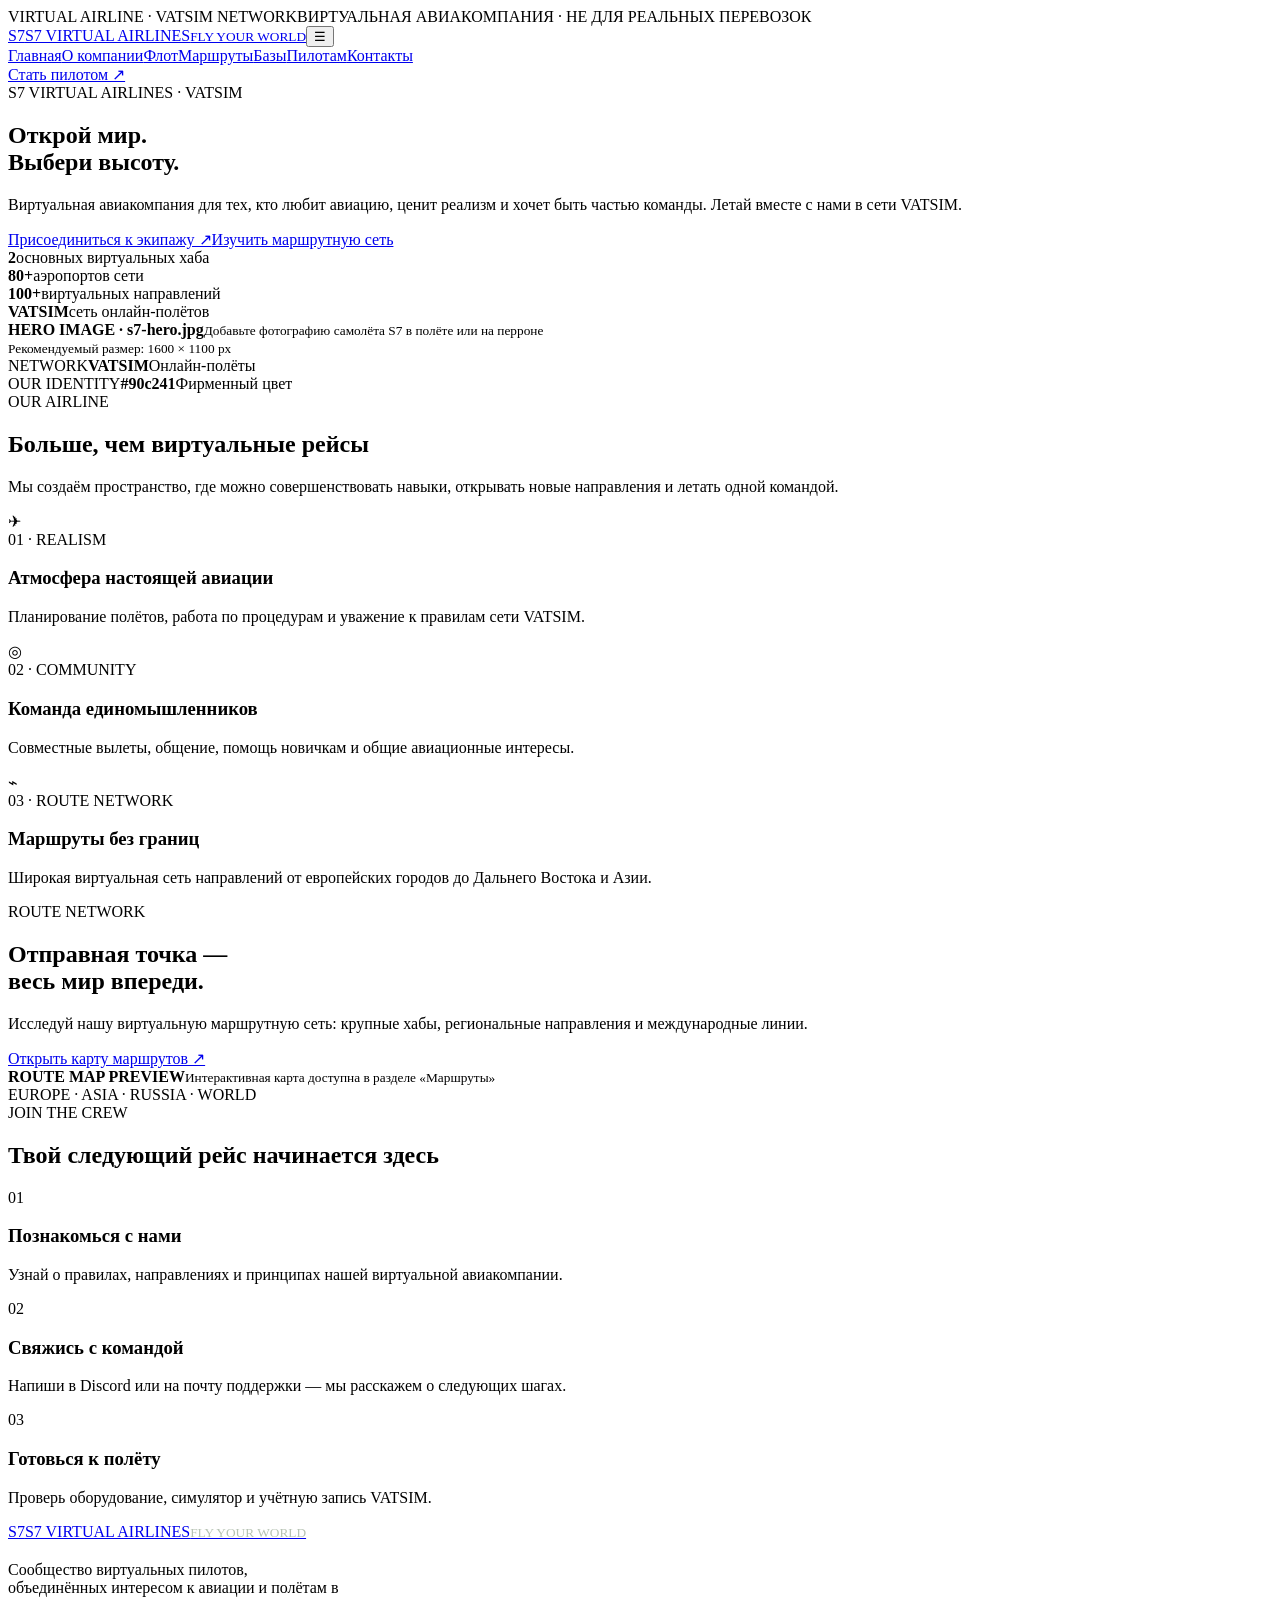
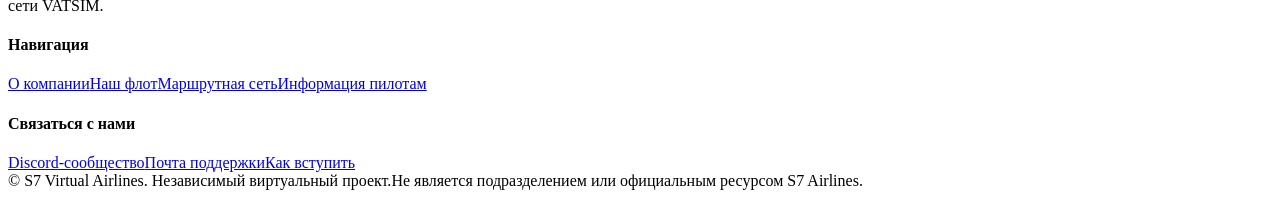
==== index.html @ a17b85e0 "Add files via upload" ====
<!doctype html><html lang="ru"><head><meta charset="utf-8"><meta name="viewport" content="width=device-width,initial-scale=1"><meta name="description" content="S7 Virtual Airlines — виртуальная авиакомпания для полётов в сети VATSIM."><meta name="theme-color" content="#90c241"><title>Главная — S7 Virtual Airlines</title><link rel="preconnect" href="https://fonts.googleapis.com"><link rel="stylesheet" href="assets/css/style.css"></head><body><div class="topline"><div class="container"><span>VIRTUAL AIRLINE · VATSIM NETWORK</span><span>ВИРТУАЛЬНАЯ АВИАКОМПАНИЯ · НЕ ДЛЯ РЕАЛЬНЫХ ПЕРЕВОЗОК</span></div></div>
<header class="site-header"><div class="container nav-wrap"><a class="brand" href="index.html"><span class="brand-mark">S7</span><span>S7 VIRTUAL AIRLINES<small>FLY YOUR WORLD</small></span></a><button class="menu-toggle" aria-label="Открыть меню" aria-expanded="false">☰</button><nav class="nav"><a href="index.html">Главная</a><a href="about.html">О компании</a><a href="fleet.html">Флот</a><a href="routes.html">Маршруты</a><a href="bases.html">Базы</a><a href="pilots.html">Пилотам</a><a href="contacts.html">Контакты</a></nav><a class="nav-cta" href="pilots.html">Стать пилотом ↗</a></div></header>
<main><section class="hero"><div class="container hero-grid"><div class="hero-copy"><div class="eyebrow">S7 VIRTUAL AIRLINES · VATSIM</div><h1>Открой мир.<br><span>Выбери высоту.</span></h1><p class="lead">Виртуальная авиакомпания для тех, кто любит авиацию, ценит реализм и хочет быть частью команды. Летай вместе с нами в сети VATSIM.</p><div class="hero-actions"><a class="btn" href="pilots.html">Присоединиться к экипажу ↗</a><a class="btn btn-outline" href="routes.html">Изучить маршрутную сеть</a></div><div class="stats"><div class="stat"><strong>2</strong><span>основных виртуальных хаба</span></div><div class="stat"><strong>80+</strong><span>аэропортов сети</span></div><div class="stat"><strong>100+</strong><span>виртуальных направлений</span></div><div class="stat"><strong>VATSIM</strong><span>сеть онлайн-полётов</span></div></div></div><div class="hero-visual"><div class="image-placeholder"><div><strong>HERO IMAGE · s7-hero.jpg</strong><small>Добавьте фотографию самолёта S7 в полёте или на перроне<br>Рекомендуемый размер: 1600 × 1100 px</small></div></div><div class="plane-line"></div><div class="float-card one"><span>NETWORK</span><strong>VATSIM</strong><span>Онлайн-полёты</span></div><div class="float-card two"><span>OUR IDENTITY</span><strong>#90c241</strong><span>Фирменный цвет</span></div></div></div></section>
<section class="section"><div class="container"><div class="section-head"><div><div class="eyebrow">OUR AIRLINE</div><h2>Больше, чем виртуальные рейсы</h2></div><p>Мы создаём пространство, где можно совершенствовать навыки, открывать новые направления и летать одной командой.</p></div><div class="cards"><article class="card"><div class="card-icon">✈</div><div class="card-kicker">01 · REALISM</div><h3>Атмосфера настоящей авиации</h3><p>Планирование полётов, работа по процедурам и уважение к правилам сети VATSIM.</p></article><article class="card"><div class="card-icon">◎</div><div class="card-kicker">02 · COMMUNITY</div><h3>Команда единомышленников</h3><p>Совместные вылеты, общение, помощь новичкам и общие авиационные интересы.</p></article><article class="card"><div class="card-icon">⌁</div><div class="card-kicker">03 · ROUTE NETWORK</div><h3>Маршруты без границ</h3><p>Широкая виртуальная сеть направлений от европейских городов до Дальнего Востока и Азии.</p></article></div></div></section>
<section class="section" style="padding-top:0"><div class="container dark-band"><div><div class="eyebrow">ROUTE NETWORK</div><h2>Отправная точка —<br>весь мир впереди.</h2><p>Исследуй нашу виртуальную маршрутную сеть: крупные хабы, региональные направления и международные линии.</p><a class="btn" href="routes.html">Открыть карту маршрутов ↗</a></div><div class="route-preview"><div class="image-placeholder"><div><strong>ROUTE MAP PREVIEW</strong><small>Интерактивная карта доступна в разделе «Маршруты»</small></div></div><span class="map-label">EUROPE · ASIA · RUSSIA · WORLD</span></div></div></section>
<section class="section"><div class="container"><div class="section-head"><div><div class="eyebrow">JOIN THE CREW</div><h2>Твой следующий рейс начинается здесь</h2></div></div><div class="cards"><article class="card"><div class="card-icon">01</div><h3>Познакомься с нами</h3><p>Узнай о правилах, направлениях и принципах нашей виртуальной авиакомпании.</p></article><article class="card"><div class="card-icon">02</div><h3>Свяжись с командой</h3><p>Напиши в Discord или на почту поддержки — мы расскажем о следующих шагах.</p></article><article class="card"><div class="card-icon">03</div><h3>Готовься к полёту</h3><p>Проверь оборудование, симулятор и учётную запись VATSIM.</p></article></div></div></section></main><footer class="footer"><div class="container"><div class="footer-grid"><div><a class="brand" href="index.html"><span class="brand-mark">S7</span><span>S7 VIRTUAL AIRLINES<small style="color:#b7c3b4">FLY YOUR WORLD</small></span></a><p style="max-width:340px;margin-top:20px">Сообщество виртуальных пилотов, объединённых интересом к авиации и полётам в сети VATSIM.</p></div><div><h4>Навигация</h4><div class="footer-links"><a href="about.html">О компании</a><a href="fleet.html">Наш флот</a><a href="routes.html">Маршрутная сеть</a><a href="pilots.html">Информация пилотам</a></div></div><div><h4>Связаться с нами</h4><div class="footer-links"><a href="contacts.html">Discord-сообщество</a><a href="contacts.html">Почта поддержки</a><a href="pilots.html">Как вступить</a></div></div></div><div class="footer-bottom"><span>© <span data-year></span> S7 Virtual Airlines. Независимый виртуальный проект.</span><span>Не является подразделением или официальным ресурсом S7 Airlines.</span></div></div></footer><script src="assets/js/config.js"></script><script src="assets/js/main.js"></script></body></html>
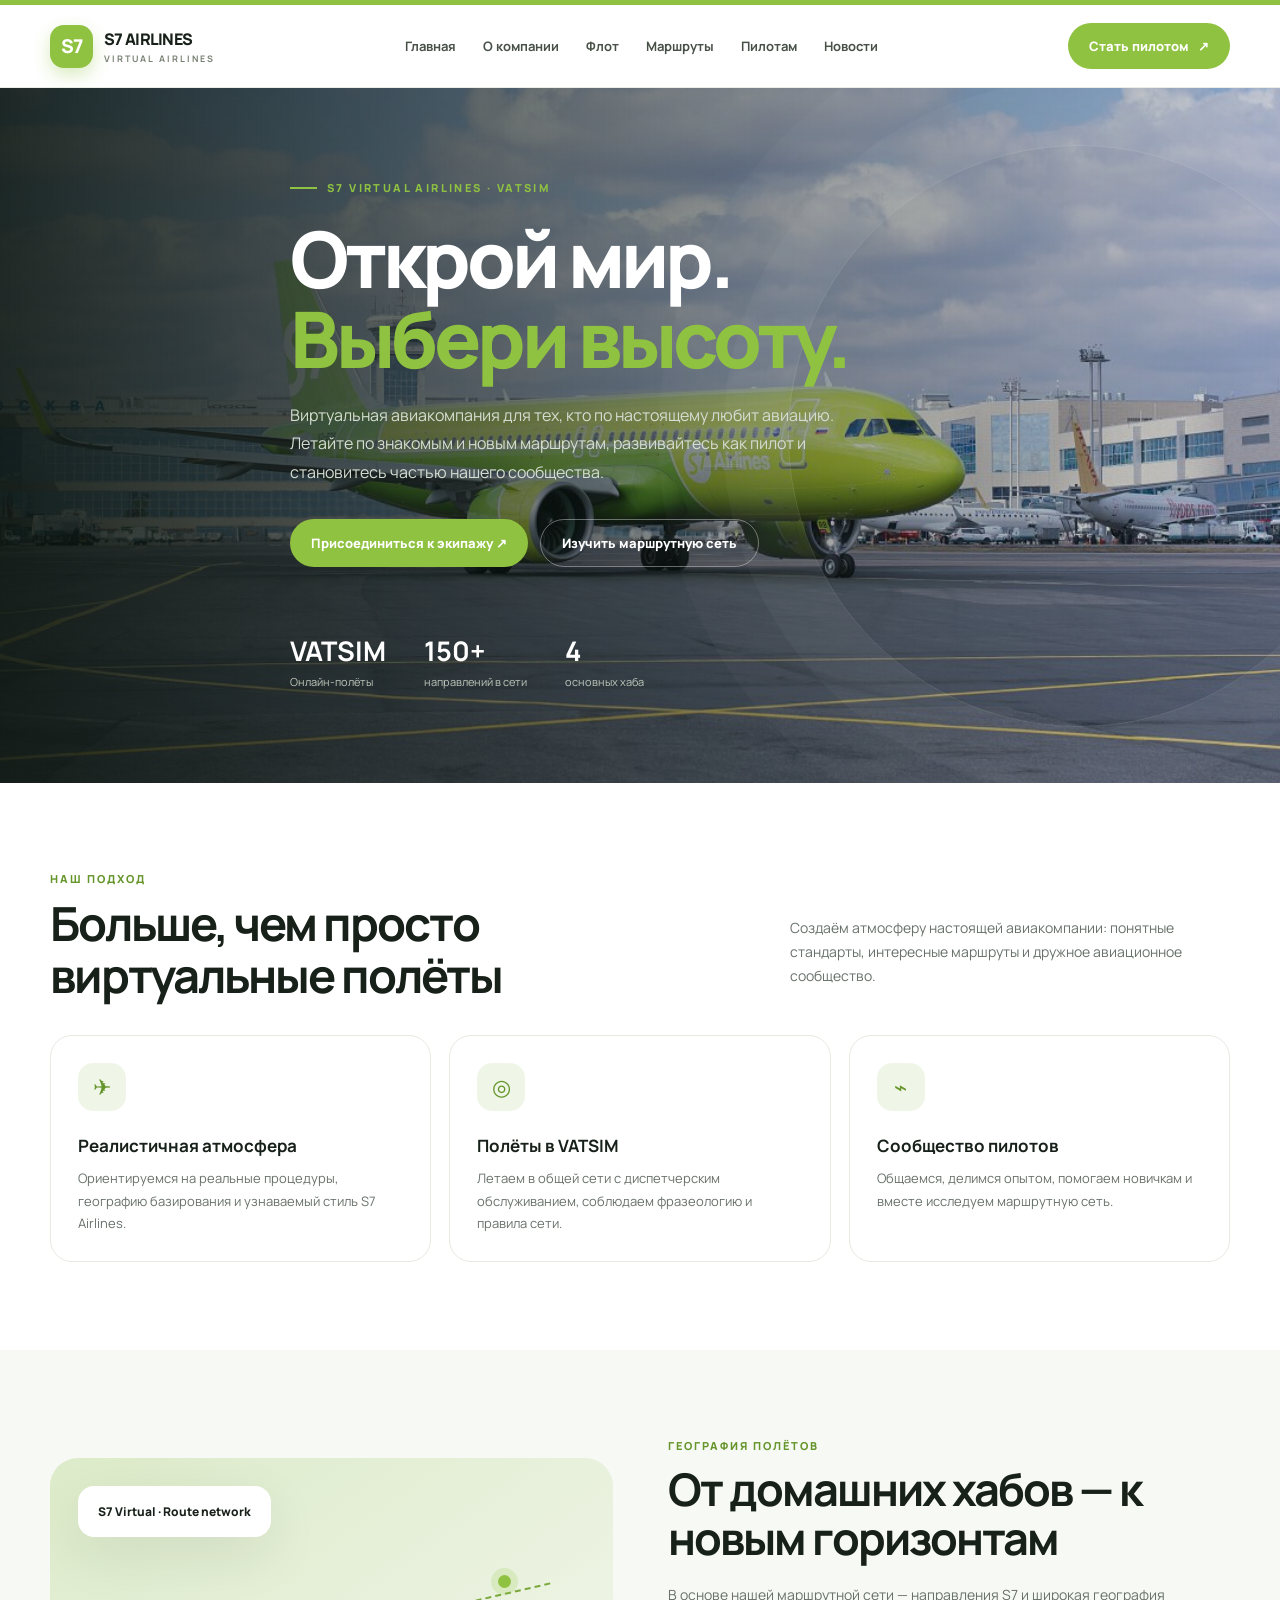
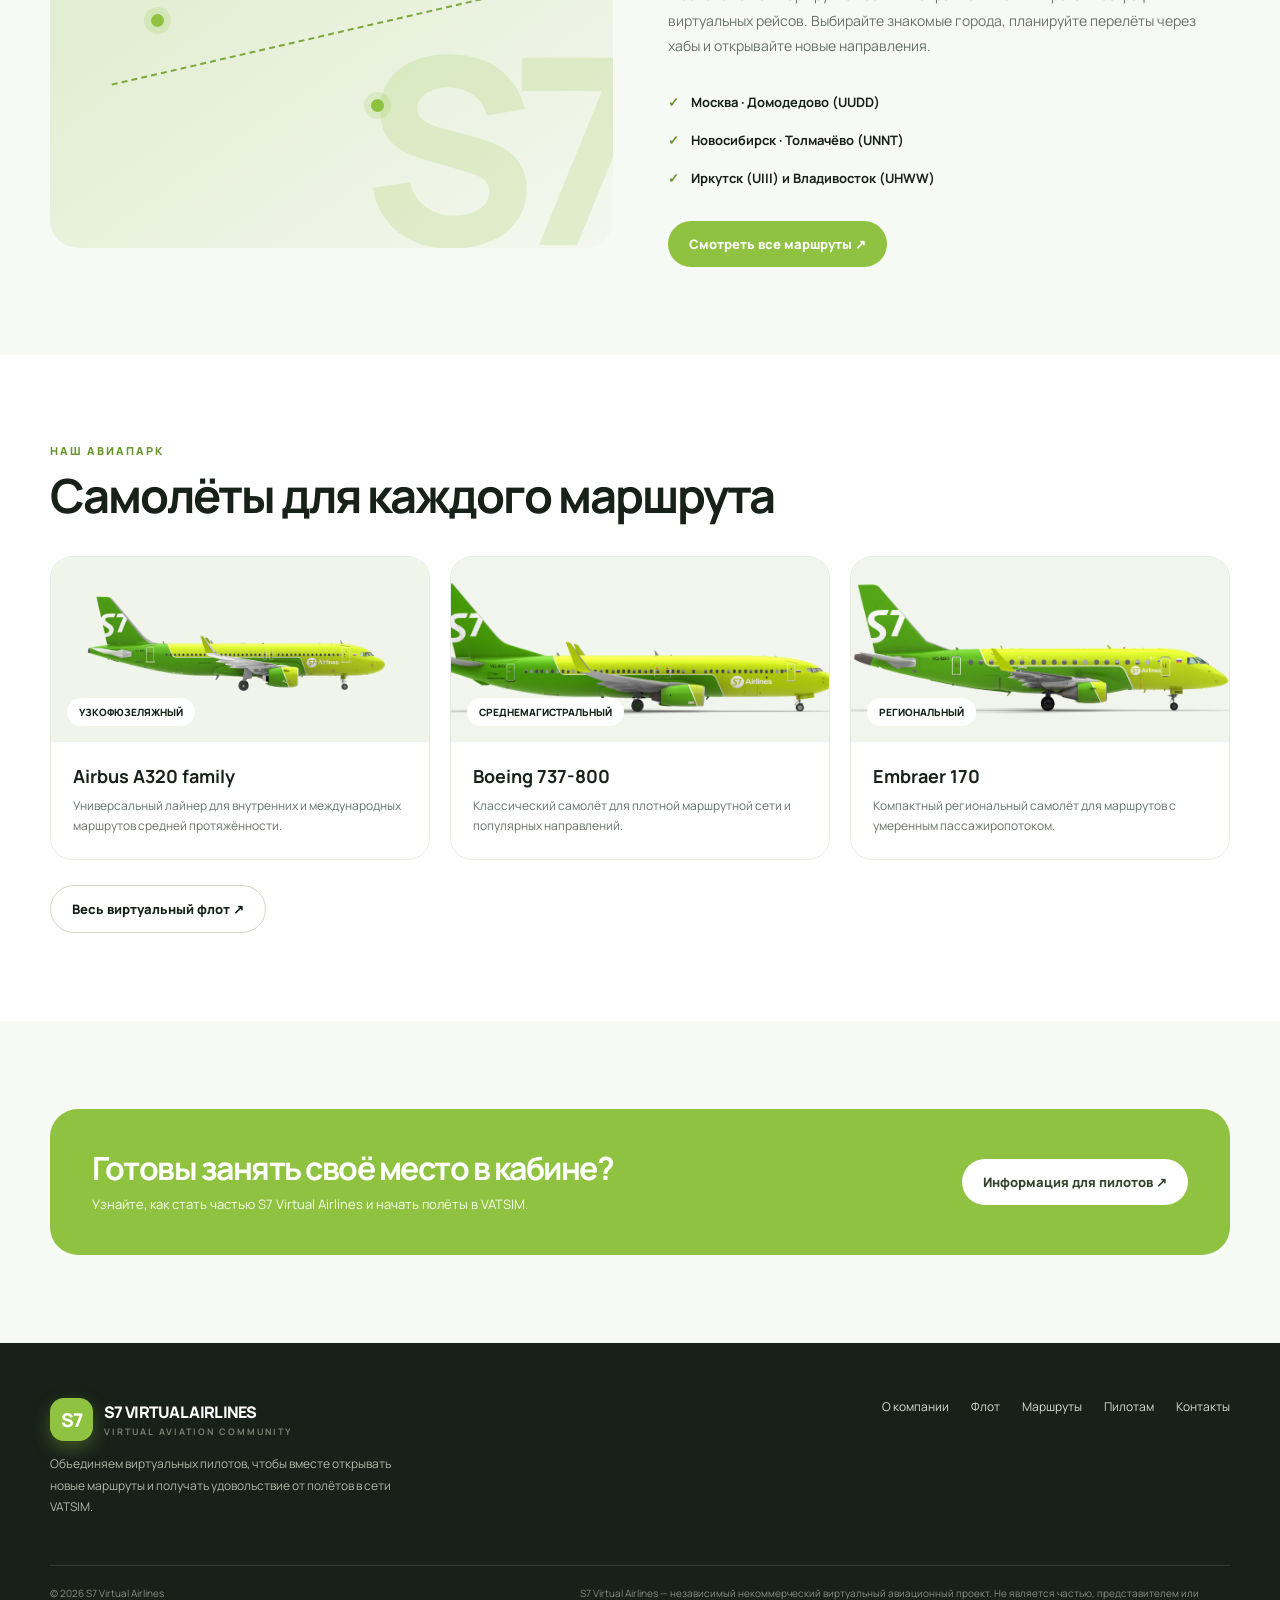
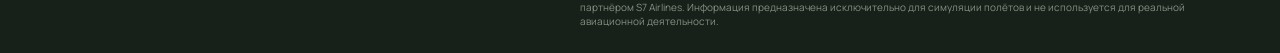
==== commit da3463c4: "Add files via upload" ====
--- a/index.html
+++ b/index.html
@@ -1,6 +1,15 @@
-<!doctype html><html lang="ru"><head><meta charset="utf-8"><meta name="viewport" content="width=device-width,initial-scale=1"><meta name="description" content="S7 Virtual Airlines — виртуальная авиакомпания для полётов в сети VATSIM."><meta name="theme-color" content="#90c241"><title>Главная — S7 Virtual Airlines</title><link rel="preconnect" href="https://fonts.googleapis.com"><link rel="stylesheet" href="assets/css/style.css"></head><body><div class="topline"><div class="container"><span>VIRTUAL AIRLINE · VATSIM NETWORK</span><span>ВИРТУАЛЬНАЯ АВИАКОМПАНИЯ · НЕ ДЛЯ РЕАЛЬНЫХ ПЕРЕВОЗОК</span></div></div>
-<header class="site-header"><div class="container nav-wrap"><a class="brand" href="index.html"><span class="brand-mark">S7</span><span>S7 VIRTUAL AIRLINES<small>FLY YOUR WORLD</small></span></a><button class="menu-toggle" aria-label="Открыть меню" aria-expanded="false">☰</button><nav class="nav"><a href="index.html">Главная</a><a href="about.html">О компании</a><a href="fleet.html">Флот</a><a href="routes.html">Маршруты</a><a href="bases.html">Базы</a><a href="pilots.html">Пилотам</a><a href="contacts.html">Контакты</a></nav><a class="nav-cta" href="pilots.html">Стать пилотом ↗</a></div></header>
-<main><section class="hero"><div class="container hero-grid"><div class="hero-copy"><div class="eyebrow">S7 VIRTUAL AIRLINES · VATSIM</div><h1>Открой мир.<br><span>Выбери высоту.</span></h1><p class="lead">Виртуальная авиакомпания для тех, кто любит авиацию, ценит реализм и хочет быть частью команды. Летай вместе с нами в сети VATSIM.</p><div class="hero-actions"><a class="btn" href="pilots.html">Присоединиться к экипажу ↗</a><a class="btn btn-outline" href="routes.html">Изучить маршрутную сеть</a></div><div class="stats"><div class="stat"><strong>2</strong><span>основных виртуальных хаба</span></div><div class="stat"><strong>80+</strong><span>аэропортов сети</span></div><div class="stat"><strong>100+</strong><span>виртуальных направлений</span></div><div class="stat"><strong>VATSIM</strong><span>сеть онлайн-полётов</span></div></div></div><div class="hero-visual"><div class="image-placeholder"><div><strong>HERO IMAGE · s7-hero.jpg</strong><small>Добавьте фотографию самолёта S7 в полёте или на перроне<br>Рекомендуемый размер: 1600 × 1100 px</small></div></div><div class="plane-line"></div><div class="float-card one"><span>NETWORK</span><strong>VATSIM</strong><span>Онлайн-полёты</span></div><div class="float-card two"><span>OUR IDENTITY</span><strong>#90c241</strong><span>Фирменный цвет</span></div></div></div></section>
-<section class="section"><div class="container"><div class="section-head"><div><div class="eyebrow">OUR AIRLINE</div><h2>Больше, чем виртуальные рейсы</h2></div><p>Мы создаём пространство, где можно совершенствовать навыки, открывать новые направления и летать одной командой.</p></div><div class="cards"><article class="card"><div class="card-icon">✈</div><div class="card-kicker">01 · REALISM</div><h3>Атмосфера настоящей авиации</h3><p>Планирование полётов, работа по процедурам и уважение к правилам сети VATSIM.</p></article><article class="card"><div class="card-icon">◎</div><div class="card-kicker">02 · COMMUNITY</div><h3>Команда единомышленников</h3><p>Совместные вылеты, общение, помощь новичкам и общие авиационные интересы.</p></article><article class="card"><div class="card-icon">⌁</div><div class="card-kicker">03 · ROUTE NETWORK</div><h3>Маршруты без границ</h3><p>Широкая виртуальная сеть направлений от европейских городов до Дальнего Востока и Азии.</p></article></div></div></section>
-<section class="section" style="padding-top:0"><div class="container dark-band"><div><div class="eyebrow">ROUTE NETWORK</div><h2>Отправная точка —<br>весь мир впереди.</h2><p>Исследуй нашу виртуальную маршрутную сеть: крупные хабы, региональные направления и международные линии.</p><a class="btn" href="routes.html">Открыть карту маршрутов ↗</a></div><div class="route-preview"><div class="image-placeholder"><div><strong>ROUTE MAP PREVIEW</strong><small>Интерактивная карта доступна в разделе «Маршруты»</small></div></div><span class="map-label">EUROPE · ASIA · RUSSIA · WORLD</span></div></div></section>
-<section class="section"><div class="container"><div class="section-head"><div><div class="eyebrow">JOIN THE CREW</div><h2>Твой следующий рейс начинается здесь</h2></div></div><div class="cards"><article class="card"><div class="card-icon">01</div><h3>Познакомься с нами</h3><p>Узнай о правилах, направлениях и принципах нашей виртуальной авиакомпании.</p></article><article class="card"><div class="card-icon">02</div><h3>Свяжись с командой</h3><p>Напиши в Discord или на почту поддержки — мы расскажем о следующих шагах.</p></article><article class="card"><div class="card-icon">03</div><h3>Готовься к полёту</h3><p>Проверь оборудование, симулятор и учётную запись VATSIM.</p></article></div></div></section></main><footer class="footer"><div class="container"><div class="footer-grid"><div><a class="brand" href="index.html"><span class="brand-mark">S7</span><span>S7 VIRTUAL AIRLINES<small style="color:#b7c3b4">FLY YOUR WORLD</small></span></a><p style="max-width:340px;margin-top:20px">Сообщество виртуальных пилотов, объединённых интересом к авиации и полётам в сети VATSIM.</p></div><div><h4>Навигация</h4><div class="footer-links"><a href="about.html">О компании</a><a href="fleet.html">Наш флот</a><a href="routes.html">Маршрутная сеть</a><a href="pilots.html">Информация пилотам</a></div></div><div><h4>Связаться с нами</h4><div class="footer-links"><a href="contacts.html">Discord-сообщество</a><a href="contacts.html">Почта поддержки</a><a href="pilots.html">Как вступить</a></div></div></div><div class="footer-bottom"><span>© <span data-year></span> S7 Virtual Airlines. Независимый виртуальный проект.</span><span>Не является подразделением или официальным ресурсом S7 Airlines.</span></div></div></footer><script src="assets/js/config.js"></script><script src="assets/js/main.js"></script></body></html>+<!doctype html><html lang="ru"><head><meta charset="utf-8"><meta name="viewport" content="width=device-width, initial-scale=1"><meta name="theme-color" content="#90c241"><meta name="description" content="S7 Virtual Airlines — виртуальная авиакомпания для пилотов VATSIM."><title>Главная | S7 Virtual Airlines</title><link rel="stylesheet" href="styles.css"></head><body>
+<div class="topline"></div><header class="header"><div class="container nav">
+<a class="brand" href="index.html"><span class="brandmark">S7</span><span>S7 AIRLINES<small>VIRTUAL AIRLINES</small></span></a>
+<nav class="navlinks"><a href="index.html">Главная</a><a href="about.html">О компании</a><a href="fleet.html">Флот</a><a href="routes.html">Маршруты</a><a href="pilots.html">Пилотам</a><a href="news.html">Новости</a></nav>
+<a class="nav-cta" href="contacts.html">Стать пилотом <span>↗</span></a><button class="menu-btn" aria-label="Открыть меню" onclick="toggleMenu()">☰</button>
+</div><nav class="mobile-nav" id="mobileNav"><a href="index.html">Главная</a><a href="about.html">О компании</a><a href="fleet.html">Флот</a><a href="routes.html">Маршруты</a><a href="pilots.html">Пилотам</a><a href="news.html">Новости</a><a href="contacts.html">Контакты</a></nav></header>
+
+<main><section class="hero"><div class="container hero-content"><div class="eyebrow">S7 VIRTUAL AIRLINES · VATSIM</div><h1>Открой мир.<br><span>Выбери высоту.</span></h1><p>Виртуальная авиакомпания для тех, кто по настоящему любит авиацию. Летайте по знакомым и новым маршрутам, развивайтесь как пилот и становитесь частью нашего сообщества.</p><div class="hero-actions"><a class="btn" href="pilots.html">Присоединиться к экипажу ↗</a><a class="btn btn-outline" href="routes.html">Изучить маршрутную сеть</a></div><div class="hero-stats"><div class="stat"><strong>VATSIM</strong><span>Онлайн-полёты</span></div><div class="stat"><strong>150+</strong><span>направлений в сети</span></div><div class="stat"><strong>4</strong><span>основных хаба</span></div></div></div></section>
+<section class="section"><div class="container"><div class="section-head"><div><div class="kicker">Наш подход</div><h2>Больше, чем просто<br>виртуальные полёты</h2></div><p>Создаём атмосферу настоящей авиакомпании: понятные стандарты, интересные маршруты и дружное авиационное сообщество.</p></div><div class="grid3"><article class="feature"><div class="feature-icon">✈</div><h3>Реалистичная атмосфера</h3><p>Ориентируемся на реальные процедуры, географию базирования и узнаваемый стиль S7 Airlines.</p></article><article class="feature"><div class="feature-icon">◎</div><h3>Полёты в VATSIM</h3><p>Летаем в общей сети с диспетчерским обслуживанием, соблюдаем фразеологию и правила сети.</p></article><article class="feature"><div class="feature-icon">⌁</div><h3>Сообщество пилотов</h3><p>Общаемся, делимся опытом, помогаем новичкам и вместе исследуем маршрутную сеть.</p></article></div></div></section>
+<section class="section soft"><div class="container split"><div class="visual-panel"><div class="visual-label">S7 Virtual · Route network</div><div class="visual-route"></div><i class="visual-dot one"></i><i class="visual-dot two"></i><i class="visual-dot three"></i></div><div class="copy"><div class="kicker">География полётов</div><h2>От домашних хабов — к новым горизонтам</h2><p>В основе нашей маршрутной сети — направления S7 и широкая география виртуальных рейсов. Выбирайте знакомые города, планируйте перелёты через хабы и открывайте новые направления.</p><ul class="checklist"><li>Москва · Домодедово (UUDD)</li><li>Новосибирск · Толмачёво (UNNT)</li><li>Иркутск (UIII) и Владивосток (UHWW)</li></ul><a class="btn" href="routes.html">Смотреть все маршруты ↗</a></div></div></section>
+<section class="section"><div class="container"><div class="section-head"><div><div class="kicker">Наш авиапарк</div><h2>Самолёты для каждого маршрута</h2></div><p></p></div><div class="fleet-grid"><article class="aircraft"><div class="aircraft-photo" style="background-image:url('aircraft-a320.jpg')"><span>УЗКОФЮЗЕЛЯЖНЫЙ</span></div><div class="aircraft-body"><h3>Airbus A320 family</h3><p>Универсальный лайнер для внутренних и международных маршрутов средней протяжённости.</p></div></article><article class="aircraft"><div class="aircraft-photo" style="background-image:url('aircraft-b737.jpg')"><span>СРЕДНЕМAГИСТРАЛЬНЫЙ</span></div><div class="aircraft-body"><h3>Boeing 737-800</h3><p>Классический самолёт для плотной маршрутной сети и популярных направлений.</p></div></article><article class="aircraft"><div class="aircraft-photo" style="background-image:url('aircraft-e170.jpg')"><span>РЕГИОНАЛЬНЫЙ</span></div><div class="aircraft-body"><h3>Embraer 170</h3><p>Компактный региональный самолёт для маршрутов с умеренным пассажиропотоком.</p></div></article></div><div style="margin-top:25px"><a class="btn btn-outline" href="fleet.html">Весь виртуальный флот ↗</a></div></div></section>
+<section class="section soft"><div class="container"><div class="banner"><div><h2>Готовы занять своё место в кабине?</h2><p>Узнайте, как стать частью S7 Virtual Airlines и начать полёты в VATSIM.</p></div><a class="btn" href="pilots.html">Информация для пилотов ↗</a></div></div></section></main>
+
+<footer class="footer"><div class="container"><div class="footer-top"><div><a class="brand" href="index.html"><span class="brandmark">S7</span><span>S7 VIRTUAL AIRLINES<small>VIRTUAL AVIATION COMMUNITY</small></span></a><p>Объединяем виртуальных пилотов, чтобы вместе открывать новые маршруты и получать удовольствие от полётов в сети VATSIM.</p></div><div class="footer-links"><a href="about.html">О компании</a><a href="fleet.html">Флот</a><a href="routes.html">Маршруты</a><a href="pilots.html">Пилотам</a><a href="contacts.html">Контакты</a></div></div><div class="footer-bottom"><span>© 2026 S7 Virtual Airlines</span><span class="disclaimer">S7 Virtual Airlines — независимый некоммерческий виртуальный авиационный проект. Не является частью, представителем или партнёром S7 Airlines. Информация предназначена исключительно для симуляции полётов и не используется для реальной авиационной деятельности.</span></div></div></footer><script src="app.js"></script>
+</body></html>
--- a/styles.css
+++ b/styles.css
@@ -0,0 +1,6 @@
+
+@import url('https://fonts.googleapis.com/css2?family=Manrope:wght@400;500;600;700;800&display=swap');
+:root{--green:#90c241;--green-dark:#65952b;--ink:#172019;--muted:#68716a;--line:#e6ebe2;--paper:#f7f9f5;--white:#fff;--radius:22px;--shadow:0 18px 55px rgba(28,45,22,.09)}
+*{box-sizing:border-box}html{scroll-behavior:smooth}body{margin:0;font-family:Manrope,Arial,sans-serif;color:var(--ink);background:#fff}a{color:inherit;text-decoration:none}button,input,select{font:inherit}.container{width:min(1180px,calc(100% - 48px));margin:auto}.topline{height:5px;background:var(--green)}.header{position:sticky;top:0;z-index:20;background:rgba(255,255,255,.92);backdrop-filter:blur(16px);border-bottom:1px solid rgba(230,235,226,.85)}.nav{height:82px;display:flex;align-items:center;justify-content:space-between;gap:24px}.brand{display:flex;align-items:center;gap:11px;font-weight:800;letter-spacing:-.7px}.brandmark{width:43px;height:43px;border-radius:14px;background:var(--green);display:grid;place-items:center;color:#fff;font-size:19px;font-weight:800;box-shadow:0 7px 18px #90c24155}.brand small{display:block;font-size:9px;letter-spacing:2px;color:#778072;font-weight:700;margin-top:2px}.navlinks{display:flex;gap:27px;align-items:center;font-size:13px;font-weight:700;color:#485148}.navlinks a:hover,.navlinks a.active{color:var(--green-dark)}.nav-cta,.btn{display:inline-flex;align-items:center;justify-content:center;gap:9px;border:0;border-radius:999px;padding:14px 21px;background:var(--green);color:#fff;font-size:13px;font-weight:800;transition:.2s;cursor:pointer}.nav-cta:hover,.btn:hover{background:var(--green-dark);transform:translateY(-2px)}.btn-outline{background:transparent;color:var(--ink);border:1px solid #cfd8c9}.btn-outline:hover{color:#fff}.menu-btn{display:none;border:0;background:#f1f5ed;border-radius:12px;padding:11px}.hero{position:relative;overflow:hidden;background:#172019;color:#fff;min-height:610px;display:flex;align-items:center}.hero:before{content:"";position:absolute;inset:0;background:linear-gradient(90deg,rgba(10,19,12,.88),rgba(10,19,12,.42) 58%,rgba(10,19,12,.12)),url('hero-s7.jpg') center/cover no-repeat}.hero:after{content:"";position:absolute;width:580px;height:580px;border:1px solid #ffffff20;border-radius:50%;right:-90px;top:50%;transform:translateY(-50%);box-shadow:0 0 0 65px #ffffff08,0 0 0 130px #ffffff06}.hero-content{position:relative;z-index:1;padding:92px 0;max-width:700px}.eyebrow{display:flex;align-items:center;gap:10px;color:var(--green);font-size:11px;font-weight:800;letter-spacing:2.4px;text-transform:uppercase}.eyebrow:before{content:"";width:27px;height:2px;background:var(--green)}h1{font-size:clamp(43px,6.5vw,78px);line-height:1.03;letter-spacing:-4px;margin:23px 0 22px;font-weight:800}h1 span{color:var(--green)}.hero p{font-size:16px;line-height:1.8;color:#d5ddd2;max-width:555px}.hero-actions{display:flex;gap:12px;flex-wrap:wrap;margin-top:32px}.hero .btn-outline{color:#fff;border-color:#ffffff60}.hero-stats{display:flex;gap:38px;margin-top:65px}.stat strong{display:block;font-size:27px}.stat span{color:#bdc8bb;font-size:11px}.section{padding:88px 0}.section.soft{background:var(--paper)}.section-head{display:flex;justify-content:space-between;align-items:end;gap:25px;margin-bottom:34px}.kicker{color:var(--green-dark);font-size:11px;margin-right:100px;font-weight:800;letter-spacing:2px;text-transform:uppercase}.section h2{font-size:clamp(30px,4vw,47px);letter-spacing:-2px;line-height:1.1;margin:12px 0 0}.section-head p{max-width:440px;color:var(--muted);line-height:1.7;font-size:14px}.grid3{display:grid;grid-template-columns:repeat(3,1fr);gap:18px}.feature{padding:27px;border:1px solid var(--line);border-radius:var(--radius);background:#fff;min-height:210px;transition:.25s}.feature:hover{transform:translateY(-5px);box-shadow:var(--shadow)}.feature-icon{width:48px;height:48px;border-radius:15px;background:#eff6e7;color:var(--green-dark);display:grid;place-items:center;font-size:22px;margin-bottom:23px}.feature h3{font-size:17px;margin:0 0 10px}.feature p{font-size:13px;line-height:1.7;color:var(--muted);margin:0}.split{display:grid;grid-template-columns:1fr 1fr;gap:55px;align-items:center}.visual-panel{min-height:390px;border-radius:28px;background:linear-gradient(145deg,#dcebc9,#f4f7ef);position:relative;overflow:hidden;padding:28px}.visual-panel:after{content:"S7";position:absolute;right:-15px;bottom:-75px;font-size:260px;font-weight:800;color:#90c24130;letter-spacing:-25px}.visual-label{position:relative;z-index:1;background:#fff;border-radius:16px;padding:17px 20px;display:inline-block;font-size:12px;font-weight:800;box-shadow:var(--shadow)}.visual-route{position:absolute;z-index:1;left:10%;right:10%;top:45%;height:1px;border-top:2px dashed #7aa83c;transform:rotate(-13deg)}.visual-dot{position:absolute;z-index:2;width:13px;height:13px;border-radius:50%;background:var(--green);box-shadow:0 0 0 7px #90c24130}.visual-dot.one{left:18%;top:40%}.visual-dot.two{right:18%;top:30%}.visual-dot.three{left:57%;top:62%}.copy h2{font-size:clamp(30px,4vw,45px);letter-spacing:-2px;margin:12px 0 18px}.copy p{font-size:14px;color:var(--muted);line-height:1.85}.checklist{list-style:none;padding:0;margin:24px 0}.checklist li{padding:10px 0;font-size:13px;font-weight:700}.checklist li:before{content:"✓";color:var(--green-dark);font-weight:900;margin-right:12px}.banner{background:var(--green);color:#fff;border-radius:28px;padding:42px;display:flex;align-items:center;justify-content:space-between;gap:25px}.banner h2{font-size:32px;letter-spacing:-1.5px;margin:0 0 9px}.banner p{margin:0;color:#f5ffe9;font-size:13px}.banner .btn{background:#fff;color:#34432b}.page-hero{background:linear-gradient(115deg,#172019,#283b25);color:#fff;padding:82px 0 78px;position:relative;overflow:hidden}.page-hero:after{content:"S7";position:absolute;right:5%;top:-90px;font-size:330px;font-weight:800;color:#ffffff0a;letter-spacing:-35px}.page-hero .container{position:relative;z-index:1}.page-hero h1{font-size:clamp(42px,6vw,66px);margin:18px 0}.page-hero p{max-width:650px;color:#cbd5c7;line-height:1.8}.crumb{font-size:11px;color:#aab6a7}.crumb a{color:var(--green)}.content{padding:70px 0}.prose{max-width:850px}.prose h2{font-size:27px;letter-spacing:-1px;margin:34px 0 13px}.prose p{color:var(--muted);font-size:14px;line-height:1.9}.callout{border-left:4px solid var(--green);background:#f3f8ec;padding:20px 24px;border-radius:0 15px 15px 0;color:#43513d;font-size:13px;line-height:1.7;margin:25px 0}.fleet-grid{display:grid;grid-template-columns:repeat(3,1fr);gap:20px}.aircraft{border:1px solid var(--line);border-radius:22px;overflow:hidden;background:#fff;transition:.2s}.aircraft:hover{transform:translateY(-4px);box-shadow:var(--shadow)}.aircraft-photo{height:185px;background:#f0f4eb center/cover no-repeat;display:flex;align-items:end;padding:16px}.aircraft-photo span{background:#fff;border-radius:30px;padding:7px 12px;font-size:10px;font-weight:800}.aircraft-body{padding:22px}.aircraft h3{margin:0 0 8px;font-size:18px}.aircraft p{font-size:12px;line-height:1.7;color:var(--muted);margin:0}.specs{display:flex;gap:16px;margin-top:18px;padding-top:15px;border-top:1px solid var(--line)}.specs span{font-size:10px;color:var(--muted)}.specs b{display:block;color:var(--ink);font-size:13px;margin-top:3px}.route-tools{display:flex;gap:12px;flex-wrap:wrap;margin-bottom:24px}.field{border:1px solid var(--line);border-radius:13px;padding:13px 15px;background:#fff;min-width:220px;color:var(--ink);outline:none}.field:focus{border-color:var(--green)}.route-summary{display:flex;gap:12px;align-items:center;margin:0 0 18px;color:var(--muted);font-size:12px}.route-summary b{color:var(--ink)}.map-wrap{border:1px solid var(--line);border-radius:24px;overflow:hidden;background:#f5f8f1;margin-bottom:32px}.map-head{padding:20px 24px;display:flex;justify-content:space-between;gap:15px;align-items:center;background:#fff;border-bottom:1px solid var(--line)}.map-head strong{font-size:14px}.map-head span{font-size:11px;color:var(--muted)}.route-map{display:block;width:100%;height:auto;min-height:280px}.route-map .land{fill:#e3ebdc;stroke:#d3dfca;stroke-width:1}.route-map .route-line{stroke:#83b53d;stroke-width:1.3;opacity:.38;fill:none}.route-map .hub{fill:#fff;stroke:#7eaa3e;stroke-width:2}.route-map .hub-label{font:700 11px Manrope,Arial;fill:#405333}.route-map .minor{fill:#90c241;opacity:.75}.route-groups{display:grid;grid-template-columns:repeat(2,1fr);gap:14px}.route-group{border:1px solid var(--line);border-radius:17px;overflow:hidden}.route-group summary{cursor:pointer;list-style:none;padding:17px 19px;font-size:13px;font-weight:800;display:flex;justify-content:space-between}.route-group summary::-webkit-details-marker{display:none}.route-group summary:after{content:"＋";color:var(--green-dark)}.route-group[open] summary:after{content:"−"}.route-list{padding:0 19px 16px;display:grid;grid-template-columns:1fr 1fr;gap:8px 14px}.route-item{font-size:11px;color:#59645a;padding:7px 0;border-top:1px solid #eef1eb}.route-item:before{content:"↗";color:var(--green-dark);margin-right:7px}.empty{padding:35px;text-align:center;color:var(--muted);font-size:13px}.steps{display:grid;grid-template-columns:repeat(3,1fr);gap:16px;counter-reset:step}.step{padding:25px;border-radius:20px;background:#f7f9f5;border:1px solid var(--line)}.step:before{counter-increment:step;content:"0" counter(step);display:block;color:var(--green-dark);font-size:12px;font-weight:800;margin-bottom:25px}.step h3{font-size:16px;margin:0 0 8px}.step p{font-size:12px;line-height:1.7;color:var(--muted)}.news-grid{display:grid;grid-template-columns:repeat(3,1fr);gap:18px}.news-card{border:1px solid var(--line);border-radius:20px;padding:25px}.news-card time{color:var(--green-dark);font-size:10px;font-weight:800;letter-spacing:1px}.news-card h3{font-size:17px;line-height:1.4}.news-card p{font-size:12px;line-height:1.7;color:var(--muted)}.contact-grid{display:grid;grid-template-columns:1fr 1fr;gap:18px}.contact-card{padding:28px;border:1px solid var(--line);border-radius:22px}.contact-card .feature-icon{margin-bottom:20px}.contact-card h3{margin:0 0 9px}.contact-card p{color:var(--muted);font-size:13px;line-height:1.7}.contact-card a{color:var(--green-dark);font-weight:800;overflow-wrap:anywhere}.footer{background:#172019;color:#fff;padding:55px 0 25px}.footer-top{display:flex;justify-content:space-between;gap:30px;padding-bottom:35px;border-bottom:1px solid #ffffff20}.footer .brand{color:#fff}.footer p{font-size:12px;line-height:1.8;color:#aeb9ab;max-width:360px}.footer-links{display:flex;gap:22px;flex-wrap:wrap;font-size:12px;color:#d5ddd2}.footer-bottom{display:flex;justify-content:space-between;gap:20px;padding-top:20px;color:#859184;font-size:10px}.disclaimer{max-width:650px}.mobile-nav{display:none}
+@media(max-width:900px){.navlinks{display:none}.menu-btn{display:block}.nav-cta{display:none}.mobile-nav.open{display:flex;position:absolute;top:82px;left:0;right:0;background:#fff;padding:20px 24px 25px;flex-direction:column;align-items:stretch;gap:17px;border-bottom:1px solid var(--line);box-shadow:var(--shadow)}.mobile-nav a{font-size:13px;font-weight:800}.grid3,.fleet-grid,.news-grid{grid-template-columns:repeat(2,1fr)}.split{gap:30px}.hero{min-height:560px}.hero-stats{gap:22px}.route-groups{grid-template-columns:1fr}}
+@media(max-width:620px){.container{width:min(100% - 34px,1180px)}.nav{height:72px}.mobile-nav.open{top:72px}.brandmark{width:39px;height:39px}.hero{min-height:620px}.hero-content{padding:70px 0}.hero:before{background:linear-gradient(90deg,rgba(10,19,12,.9),rgba(10,19,12,.62)),url('hero-s7.jpg') center/cover no-repeat}h1{letter-spacing:-2.5px}.hero-stats{gap:17px;flex-wrap:wrap;margin-top:45px}.stat strong{font-size:22px}.section{padding:62px 0}.section-head{display:block}.section-head p{margin-top:15px}.grid3,.fleet-grid,.news-grid,.split,.contact-grid,.steps{grid-template-columns:1fr}.visual-panel{min-height:280px}.banner{padding:28px;display:block}.banner .btn{margin-top:20px}.page-hero{padding:60px 0}.page-hero:after{font-size:220px;right:-20px}.content{padding:48px 0}.route-list{grid-template-columns:1fr}.map-head{align-items:flex-start;flex-direction:column}.footer-top,.footer-bottom{display:block}.footer-links{margin-top:20px}.footer-bottom span{display:block;margin-top:12px}}
